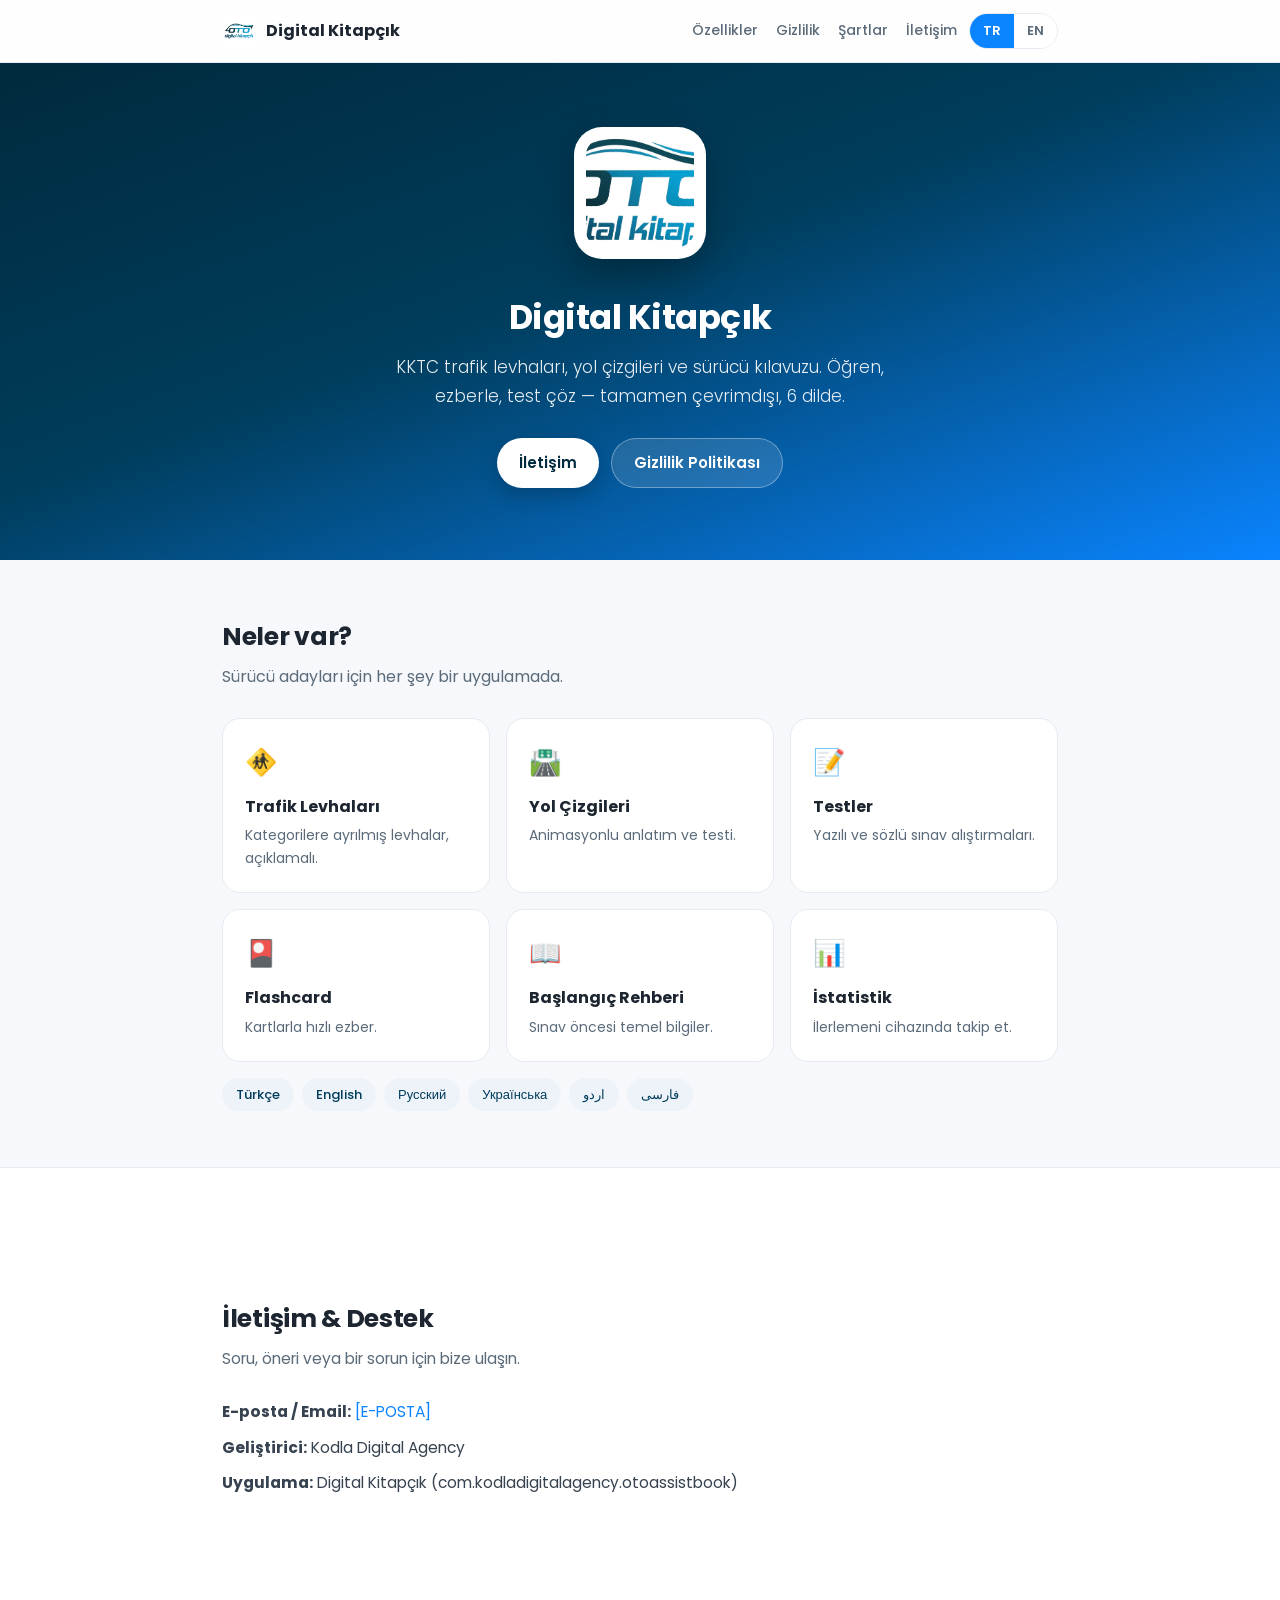
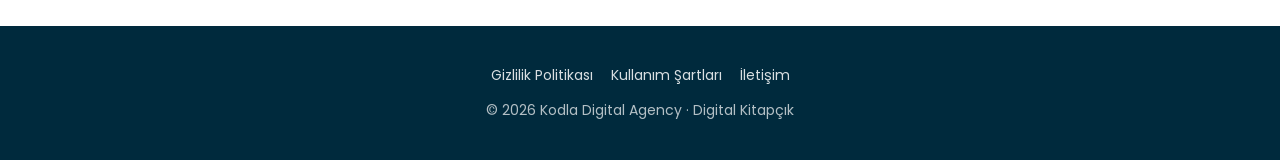
==== index.html @ 0fa15c71 "Digital Kitapçık tanıtım + gizlilik + kullanım şartları sitesi" ====
<!DOCTYPE html>
<html lang="tr">
<head>
<meta charset="UTF-8">
<meta name="viewport" content="width=device-width, initial-scale=1">
<title>Digital Kitapçık — KKTC Sürücü Kılavuzu</title>
<meta name="description" content="Digital Kitapçık: KKTC trafik levhaları, yol çizgileri ve sürücü kılavuzu. Öğren, ezberle, test çöz. 6 dilde, tamamen çevrimdışı.">
<link rel="icon" href="assets/icon.png">
<link rel="preconnect" href="https://fonts.googleapis.com">
<link rel="preconnect" href="https://fonts.gstatic.com" crossorigin>
<link href="https://fonts.googleapis.com/css2?family=Poppins:wght@300;400;500;600;700&display=swap" rel="stylesheet">
<link rel="stylesheet" href="style.css">
</head>
<body>

<div class="topbar">
  <div class="wrap">
    <a class="brand" href="index.html"><img src="assets/icon.png" alt="Digital Kitapçık"> Digital Kitapçık</a>
    <div class="spacer"></div>
    <nav class="nav-links">
      <a href="#features"><span data-tr>Özellikler</span><span data-en>Features</span></a>
      <a href="privacy.html"><span data-tr>Gizlilik</span><span data-en>Privacy</span></a>
      <a href="terms.html"><span data-tr>Şartlar</span><span data-en>Terms</span></a>
      <a href="#contact"><span data-tr>İletişim</span><span data-en>Contact</span></a>
    </nav>
    <div class="lang-toggle">
      <button id="btn-tr" class="active" onclick="setLang('tr')">TR</button>
      <button id="btn-en" onclick="setLang('en')">EN</button>
    </div>
  </div>
</div>

<header class="hero">
  <img class="logo" src="assets/logo.png" alt="Digital Kitapçık">
  <h1>Digital Kitapçık</h1>
  <p class="tag">
    <span data-tr>KKTC trafik levhaları, yol çizgileri ve sürücü kılavuzu. Öğren, ezberle, test çöz — tamamen çevrimdışı, 6 dilde.</span>
    <span data-en>TRNC traffic signs, road markings and driver's handbook. Learn, memorize, take quizzes — fully offline, in 6 languages.</span>
  </p>
  <div class="stores">
    <a class="btn" href="#contact"><span data-tr>İletişim</span><span data-en>Contact</span></a>
    <a class="btn ghost" href="privacy.html"><span data-tr>Gizlilik Politikası</span><span data-en>Privacy Policy</span></a>
  </div>
</header>

<section class="block" id="features">
  <div class="wrap">
    <h2><span data-tr>Neler var?</span><span data-en>What's inside?</span></h2>
    <p class="sub"><span data-tr>Sürücü adayları için her şey bir uygulamada.</span><span data-en>Everything a driver candidate needs in one app.</span></p>
    <div class="features">
      <div class="card"><div class="ico">🚸</div><h3><span data-tr>Trafik Levhaları</span><span data-en>Traffic Signs</span></h3><p><span data-tr>Kategorilere ayrılmış levhalar, açıklamalı.</span><span data-en>Categorized signs with explanations.</span></p></div>
      <div class="card"><div class="ico">🛣️</div><h3><span data-tr>Yol Çizgileri</span><span data-en>Road Markings</span></h3><p><span data-tr>Animasyonlu anlatım ve testi.</span><span data-en>Animated lessons with a quiz.</span></p></div>
      <div class="card"><div class="ico">📝</div><h3><span data-tr>Testler</span><span data-en>Quizzes</span></h3><p><span data-tr>Yazılı ve sözlü sınav alıştırmaları.</span><span data-en>Written and oral exam practice.</span></p></div>
      <div class="card"><div class="ico">🎴</div><h3><span data-tr>Flashcard</span><span data-en>Flashcards</span></h3><p><span data-tr>Kartlarla hızlı ezber.</span><span data-en>Fast memorization with cards.</span></p></div>
      <div class="card"><div class="ico">📖</div><h3><span data-tr>Başlangıç Rehberi</span><span data-en>Beginner Guide</span></h3><p><span data-tr>Sınav öncesi temel bilgiler.</span><span data-en>Essentials before the exam.</span></p></div>
      <div class="card"><div class="ico">📊</div><h3><span data-tr>İstatistik</span><span data-en>Statistics</span></h3><p><span data-tr>İlerlemeni cihazında takip et.</span><span data-en>Track your progress on your device.</span></p></div>
    </div>
    <div class="langs-row">
      <span class="chip">Türkçe</span><span class="chip">English</span><span class="chip">Русский</span><span class="chip">Українська</span><span class="chip">اردو</span><span class="chip">فارسی</span>
    </div>
  </div>
</section>

<section class="block legal" id="contact" style="background:#fff;border-top:1px solid var(--line)">
  <div class="wrap">
    <h2><span data-tr>İletişim & Destek</span><span data-en>Contact & Support</span></h2>
    <p class="sub"><span data-tr>Soru, öneri veya bir sorun için bize ulaşın.</span><span data-en>Reach us for questions, suggestions or any issue.</span></p>
    <p><strong>E-posta / Email:</strong> <a href="mailto:[E-POSTA]">[E-POSTA]</a></p>
    <p><strong><span data-tr>Geliştirici</span><span data-en>Developer</span>:</strong> Kodla Digital Agency</p>
    <p><strong><span data-tr>Uygulama</span><span data-en>App</span>:</strong> Digital Kitapçık (com.kodladigitalagency.otoassistbook)</p>
  </div>
</section>

<footer>
  <div class="flinks">
    <a href="privacy.html"><span data-tr>Gizlilik Politikası</span><span data-en>Privacy Policy</span></a>
    <a href="terms.html"><span data-tr>Kullanım Şartları</span><span data-en>Terms of Use</span></a>
    <a href="#contact"><span data-tr>İletişim</span><span data-en>Contact</span></a>
  </div>
  <div>© <span id="year"></span> Kodla Digital Agency · Digital Kitapçık</div>
</footer>

<script src="lang.js"></script>
</body>
</html>
---- style.css ----
:root {
  --blue: #0A84FF;
  --blue-dark: #003D5C;
  --navy: #002A3D;
  --ink: #1c2530;
  --muted: #5b6b7a;
  --line: #e6ebf1;
  --bg: #f6f8fb;
  --wa: #25D366;
  --radius: 18px;
  --maxw: 880px;
}

* { box-sizing: border-box; margin: 0; padding: 0; }

html { scroll-behavior: smooth; }

body {
  font-family: 'Poppins', -apple-system, BlinkMacSystemFont, 'Segoe UI', Roboto, sans-serif;
  color: var(--ink);
  background: var(--bg);
  line-height: 1.65;
  -webkit-font-smoothing: antialiased;
}

[lang-rtl] { direction: rtl; }

a { color: var(--blue); text-decoration: none; }
a:hover { text-decoration: underline; }

.wrap { max-width: var(--maxw); margin: 0 auto; padding: 0 22px; }

/* ---------- Top bar ---------- */
.topbar {
  position: sticky; top: 0; z-index: 20;
  background: rgba(255,255,255,.85);
  backdrop-filter: saturate(180%) blur(12px);
  border-bottom: 1px solid var(--line);
}
.topbar .wrap { display: flex; align-items: center; gap: 12px; height: 62px; }
.brand { display: flex; align-items: center; gap: 10px; font-weight: 700; color: var(--ink); }
.brand img { width: 34px; height: 34px; border-radius: 9px; object-fit: cover; }
.spacer { flex: 1; }
.nav-links { display: flex; gap: 18px; font-size: 14px; font-weight: 500; }
.nav-links a { color: var(--muted); }
.lang-toggle { display: flex; border: 1px solid var(--line); border-radius: 999px; overflow: hidden; }
.lang-toggle button {
  border: 0; background: #fff; color: var(--muted);
  padding: 6px 13px; font: inherit; font-size: 13px; font-weight: 600; cursor: pointer;
}
.lang-toggle button.active { background: var(--blue); color: #fff; }

@media (max-width: 600px) { .nav-links { display: none; } }

/* ---------- Hero ---------- */
.hero {
  background: linear-gradient(160deg, var(--navy) 0%, var(--blue-dark) 45%, var(--blue) 100%);
  color: #fff; text-align: center; padding: 64px 22px 72px;
}
.hero img.logo {
  width: 132px; height: 132px; border-radius: 28px; object-fit: cover;
  background: #fff; padding: 12px; box-shadow: 0 18px 40px rgba(0,0,0,.28);
}
.hero h1 { font-size: 34px; margin: 22px 0 8px; font-weight: 700; letter-spacing: -.5px; }
.hero p.tag { font-size: 17px; opacity: .9; font-weight: 300; max-width: 540px; margin: 0 auto; }
.hero .stores { margin-top: 28px; display: flex; gap: 12px; justify-content: center; flex-wrap: wrap; }
.btn {
  display: inline-flex; align-items: center; gap: 8px;
  background: #fff; color: var(--navy); font-weight: 600; font-size: 15px;
  padding: 12px 22px; border-radius: 999px; box-shadow: 0 8px 20px rgba(0,0,0,.18);
}
.btn:hover { text-decoration: none; transform: translateY(-1px); }
.btn.ghost { background: rgba(255,255,255,.12); color: #fff; box-shadow: none; border: 1px solid rgba(255,255,255,.35); }

/* ---------- Sections ---------- */
section.block { padding: 56px 0; }
section.block h2 { font-size: 25px; margin-bottom: 6px; letter-spacing: -.3px; }
section.block .sub { color: var(--muted); margin-bottom: 28px; }

.features { display: grid; grid-template-columns: repeat(auto-fit, minmax(220px,1fr)); gap: 16px; }
.card {
  background: #fff; border: 1px solid var(--line); border-radius: var(--radius);
  padding: 22px; transition: transform .15s, box-shadow .15s;
}
.card:hover { transform: translateY(-3px); box-shadow: 0 14px 30px rgba(10,40,80,.08); }
.card .ico { font-size: 26px; margin-bottom: 10px; }
.card h3 { font-size: 16px; margin-bottom: 4px; }
.card p { font-size: 14px; color: var(--muted); }

.langs-row { display: flex; flex-wrap: wrap; gap: 8px; margin-top: 16px; }
.chip { background: #eef3f9; color: var(--blue-dark); border-radius: 999px; padding: 6px 14px; font-size: 13px; font-weight: 500; }

/* ---------- Legal pages ---------- */
.legal { background: #fff; }
.legal .wrap { padding-top: 44px; padding-bottom: 64px; }
.legal h1 { font-size: 30px; margin-bottom: 4px; letter-spacing: -.4px; }
.legal .eff { color: var(--muted); font-size: 14px; margin-bottom: 30px; }
.legal h2 { font-size: 19px; margin: 30px 0 10px; }
.legal p, .legal li { color: #36424f; font-size: 15.5px; margin-bottom: 10px; }
.legal ul { padding-inline-start: 22px; }
.legal .note {
  background: #eef6ff; border: 1px solid #d6e8fb; border-radius: 14px;
  padding: 16px 18px; margin: 22px 0; font-size: 15px;
}
.legal .back { display: inline-block; margin-bottom: 26px; font-weight: 600; font-size: 14px; }

/* ---------- Footer ---------- */
footer {
  background: var(--navy); color: rgba(255,255,255,.7);
  text-align: center; padding: 38px 22px; font-size: 14px;
}
footer a { color: #fff; }
footer .flinks { margin-bottom: 12px; display: flex; gap: 18px; justify-content: center; flex-wrap: wrap; }
footer .flinks a { color: rgba(255,255,255,.85); }

/* language visibility */
[data-en] { display: none; }
body.en [data-tr] { display: none; }
body.en [data-en] { display: revert; }
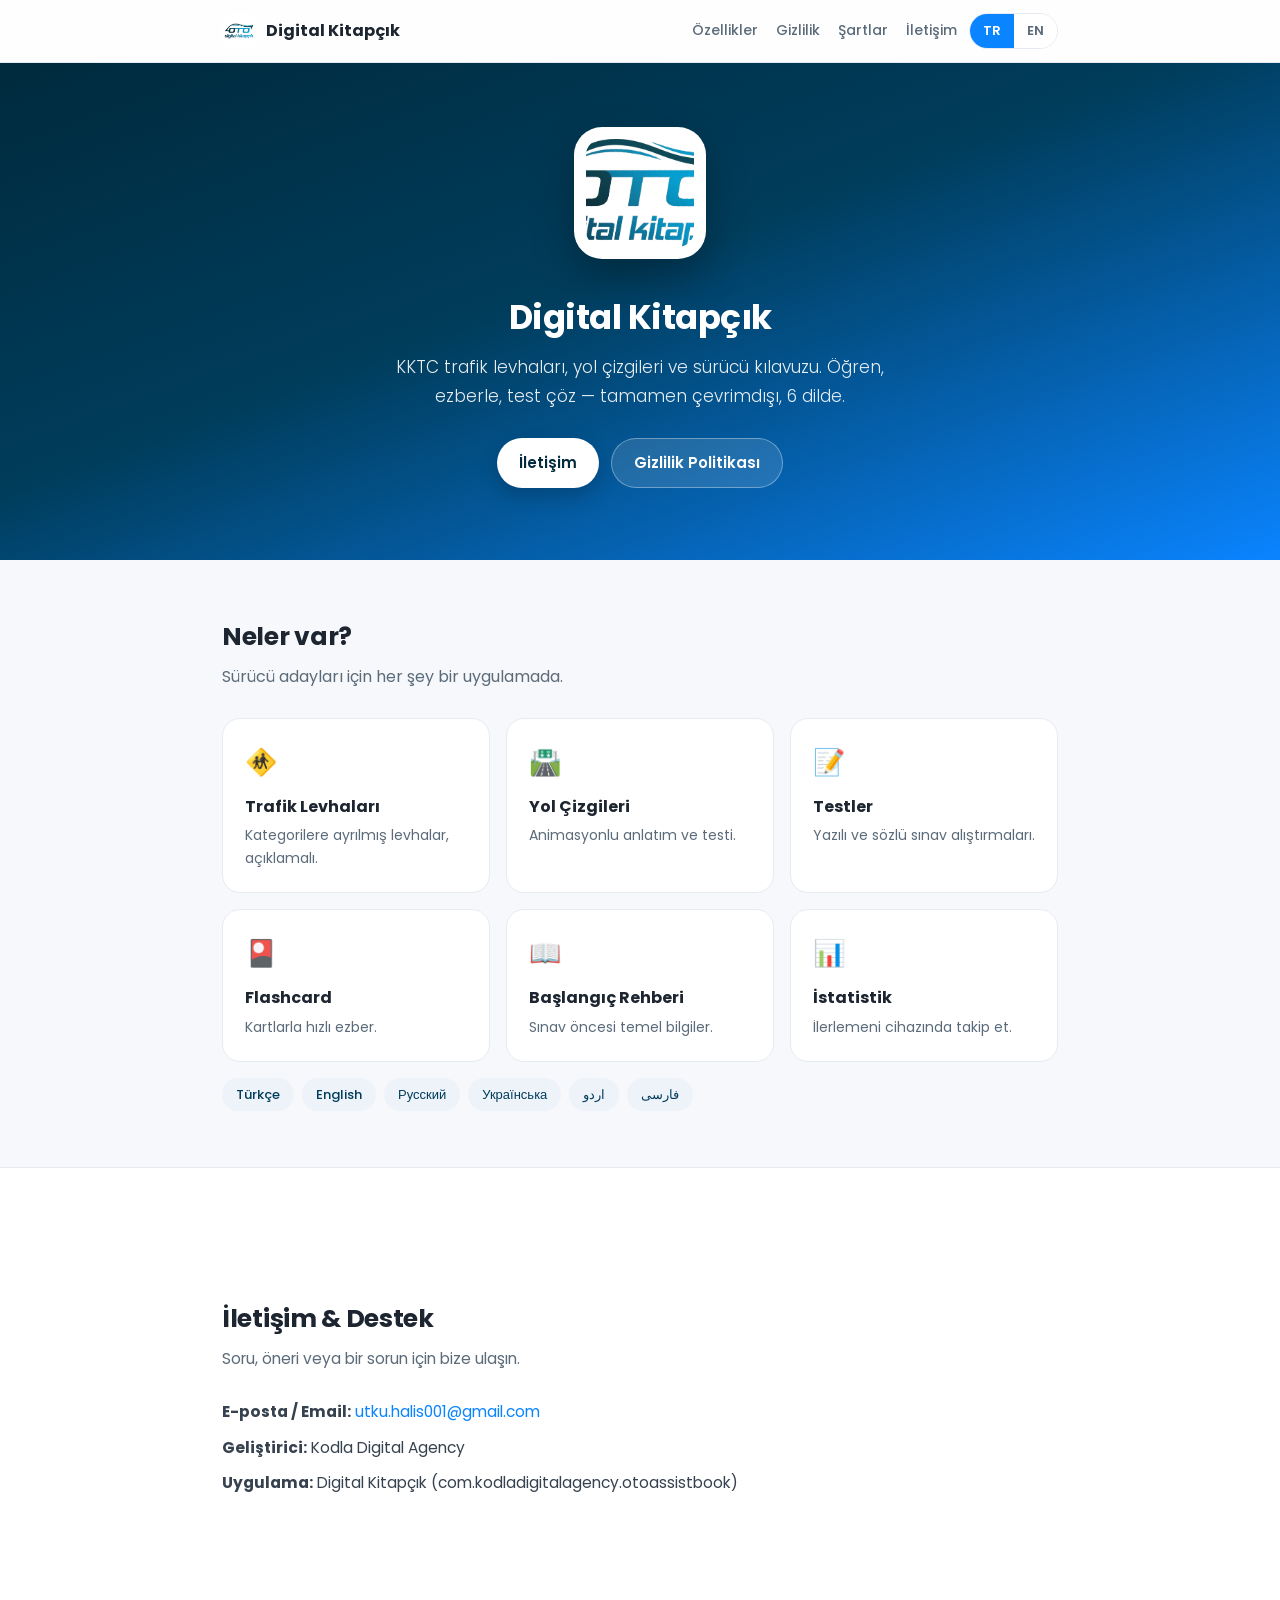
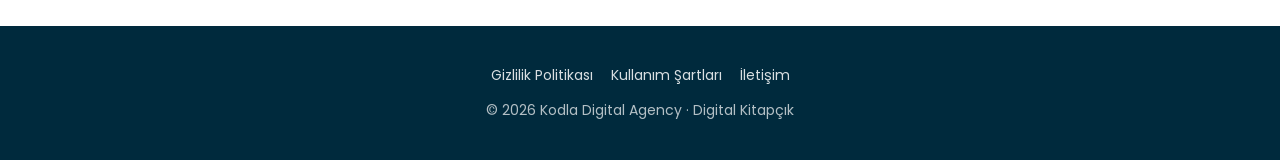
==== commit 56efb52b: "chore: iletişim e-postasını ekle" ====
--- a/index.html
+++ b/index.html
@@ -65,7 +65,7 @@
   <div class="wrap">
     <h2><span data-tr>İletişim & Destek</span><span data-en>Contact & Support</span></h2>
     <p class="sub"><span data-tr>Soru, öneri veya bir sorun için bize ulaşın.</span><span data-en>Reach us for questions, suggestions or any issue.</span></p>
-    <p><strong>E-posta / Email:</strong> <a href="mailto:[E-POSTA]">[E-POSTA]</a></p>
+    <p><strong>E-posta / Email:</strong> <a href="mailto:utku.halis001@gmail.com">utku.halis001@gmail.com</a></p>
     <p><strong><span data-tr>Geliştirici</span><span data-en>Developer</span>:</strong> Kodla Digital Agency</p>
     <p><strong><span data-tr>Uygulama</span><span data-en>App</span>:</strong> Digital Kitapçık (com.kodladigitalagency.otoassistbook)</p>
   </div>
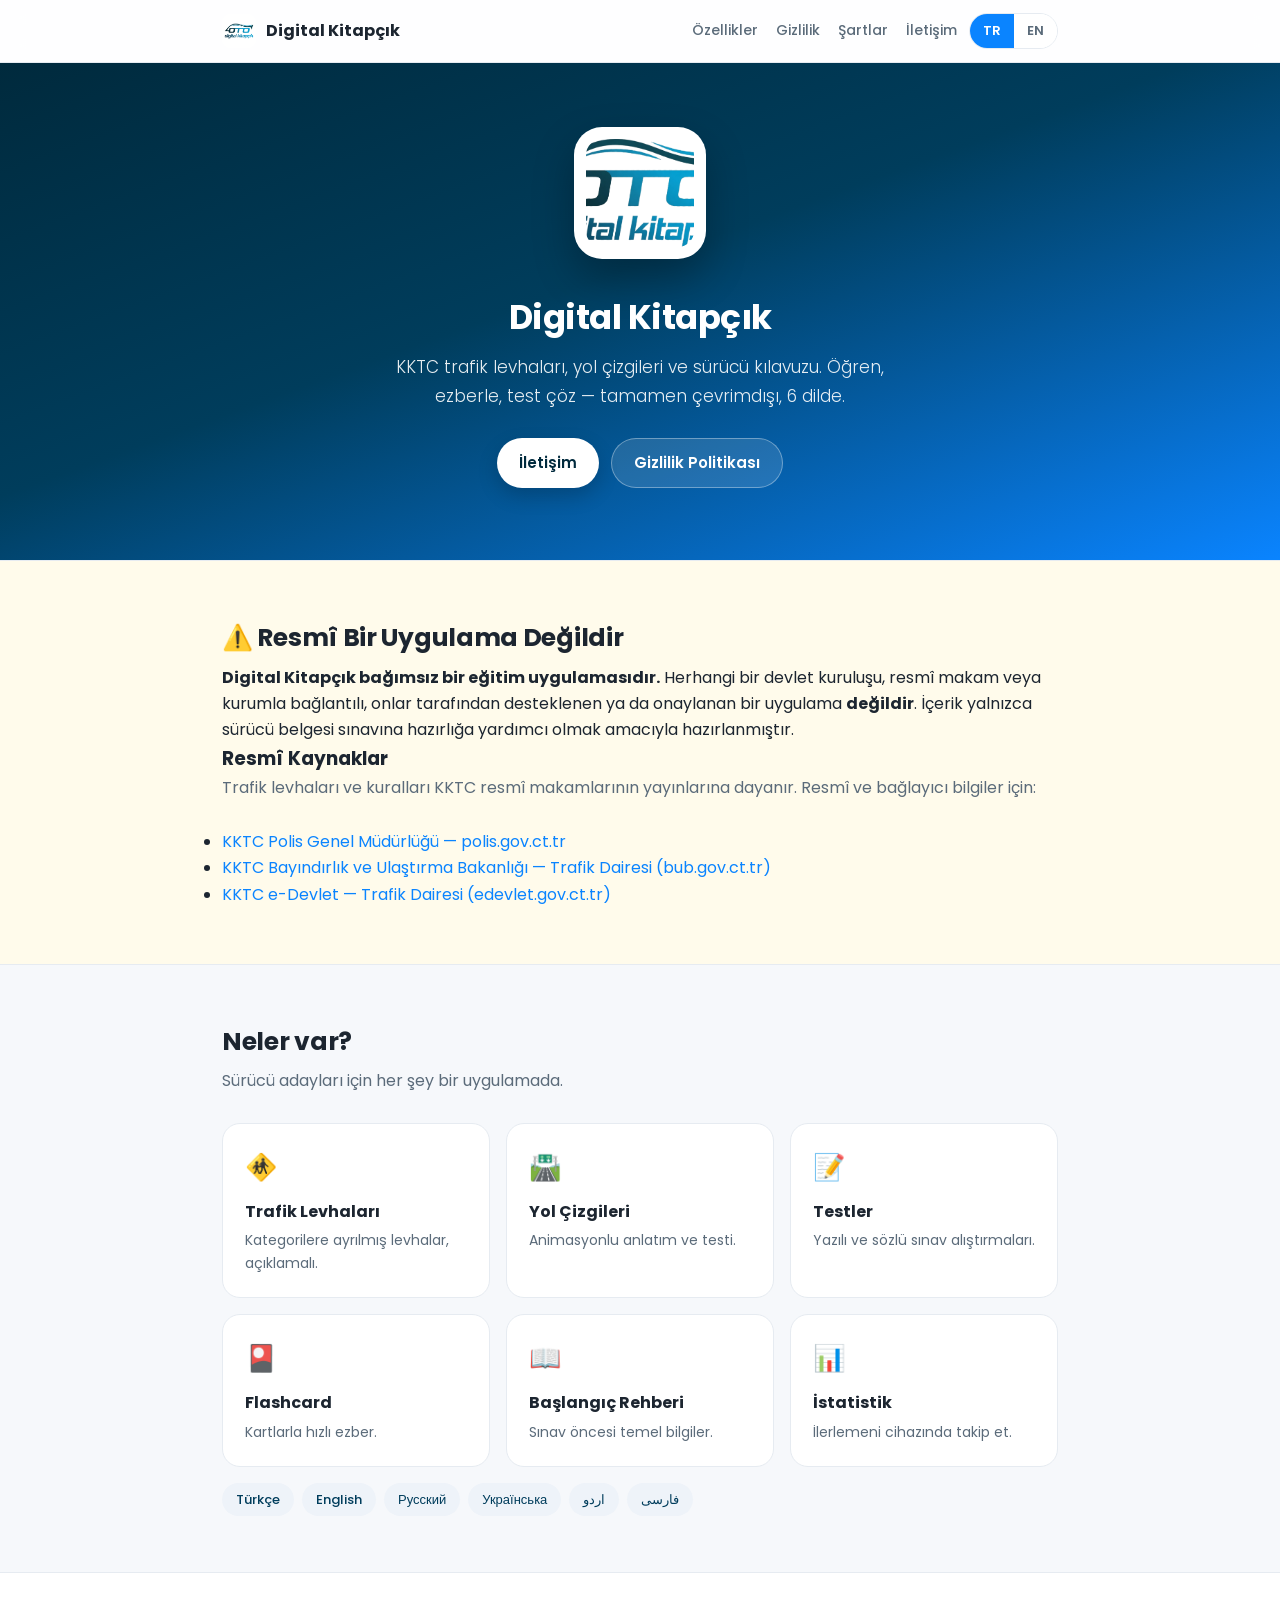
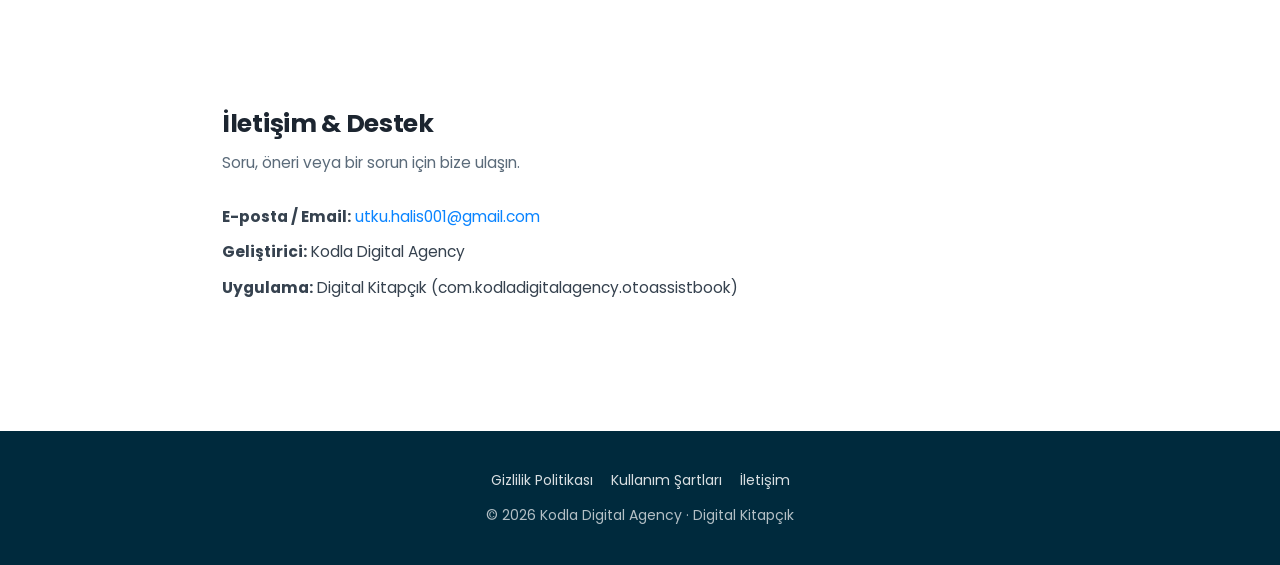
==== commit eba6bba5: "add: 'resmî uygulama değildir' sorumluluk reddi + KKTC resmî kaynak bağlantıları (index + privacy) C" ====
--- a/index.html
+++ b/index.html
@@ -43,6 +43,23 @@
   </div>
 </header>
 
+<section class="block" id="disclaimer" style="background:#fffbeb;border-top:1px solid var(--line);border-bottom:1px solid var(--line)">
+  <div class="wrap">
+    <h2>⚠️ <span data-tr>Resmî Bir Uygulama Değildir</span><span data-en>Not an Official App</span></h2>
+    <p>
+      <span data-tr><strong>Digital Kitapçık bağımsız bir eğitim uygulamasıdır.</strong> Herhangi bir devlet kuruluşu, resmî makam veya kurumla bağlantılı, onlar tarafından desteklenen ya da onaylanan bir uygulama <strong>değildir</strong>. İçerik yalnızca sürücü belgesi sınavına hazırlığa yardımcı olmak amacıyla hazırlanmıştır.</span>
+      <span data-en><strong>Digital Kitapçık is an independent educational app.</strong> It is <strong>not</strong> affiliated with, endorsed by, or authorized by any government agency, official authority, or institution. The content is provided solely to help with driving-licence exam preparation.</span>
+    </p>
+    <h3><span data-tr>Resmî Kaynaklar</span><span data-en>Official Sources</span></h3>
+    <p class="sub"><span data-tr>Trafik levhaları ve kuralları KKTC resmî makamlarının yayınlarına dayanır. Resmî ve bağlayıcı bilgiler için:</span><span data-en>Traffic signs and rules are based on publications of the official TRNC authorities. For official and binding information:</span></p>
+    <ul>
+      <li><a href="https://polis.gov.ct.tr" target="_blank" rel="noopener">KKTC Polis Genel Müdürlüğü — polis.gov.ct.tr</a></li>
+      <li><a href="https://bub.gov.ct.tr/DA%C4%B0RE-VE-KURUMLAR/TRAF%C4%B0K-DA%C4%B0RES%C4%B0" target="_blank" rel="noopener">KKTC Bayındırlık ve Ulaştırma Bakanlığı — Trafik Dairesi (bub.gov.ct.tr)</a></li>
+      <li><a href="https://edevlet.gov.ct.tr/trafik-dairesi" target="_blank" rel="noopener">KKTC e-Devlet — Trafik Dairesi (edevlet.gov.ct.tr)</a></li>
+    </ul>
+  </div>
+</section>
+
 <section class="block" id="features">
   <div class="wrap">
     <h2><span data-tr>Neler var?</span><span data-en>What's inside?</span></h2>
